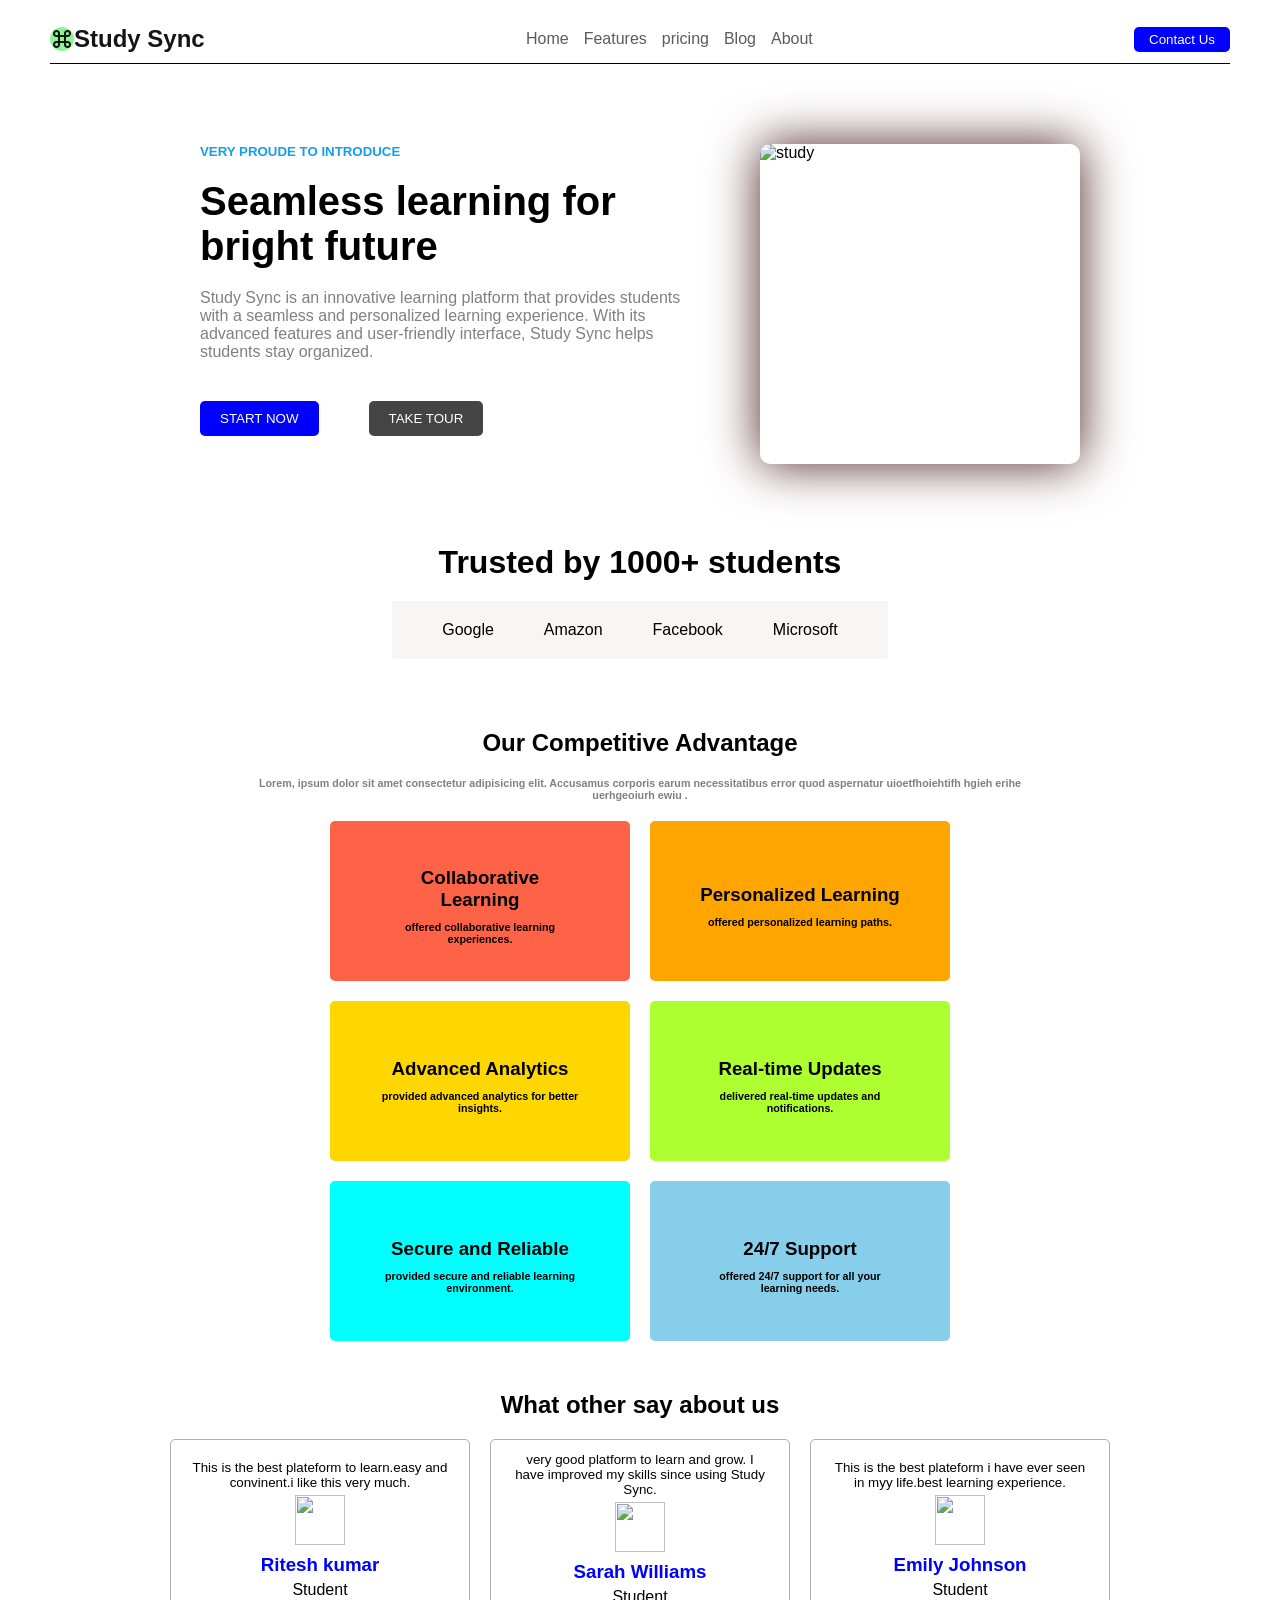
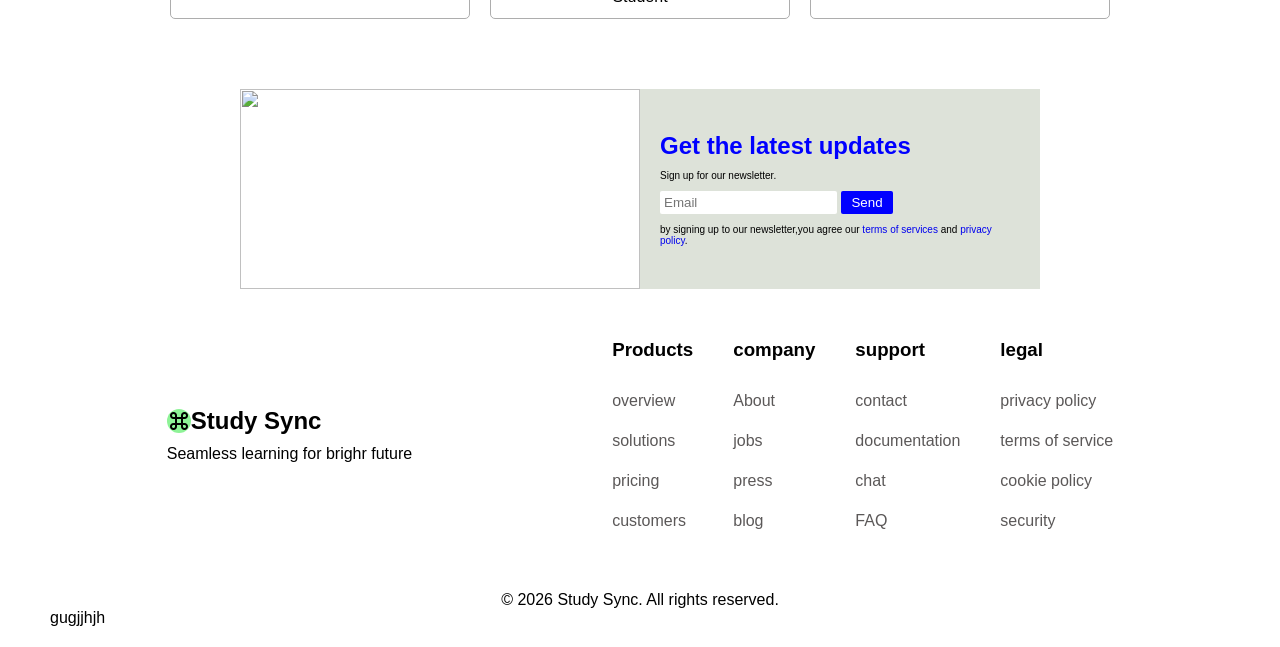
==== main.html @ 29de44c0 "studysync" ====
<!DOCTYPE html>
<html lang="en">
<head>
    <meta charset="UTF-8">
    <meta name="viewport" content="width=device-width, initial-scale=1.0">
    <title>study sync</title>
    <link rel="stylesheet" href="style.css">
    <link rel="stylesheet" href="https://fonts.googleapis.com/css2?family=Material+Symbols+Outlined:opsz,wght,FILL,GRAD@24,400,0,0&icon_names=keyboard_command_key" />
    
</head>
<script src="https://kit.fontawesome.com/8335181ab0.js" crossorigin="anonymous"></script>

<body>
    <header class="header">
        <div class="heading">
            
            <a href="main.html">
             <span class="material-symbols-outlined">
             keyboard_command_key
             </span>
            <h2>Study Sync</h2>
            </a>
        </div>
        <nav class="nav">
            <a href="main.html">Home</a>
            <a href="#">Features</a>
            <a href="#">pricing</a>
            <a href="#">Blog</a>
            <a href="#">About</a>
        </nav>
        <div class="contact-menu">
            <button class="contact">Contact Us</button>
        </div>
        <button type="button" class="menu-icon">
            <i class="fas fa-bars"></i>
        </button>
    </header>
    <main>
      <div class="main">
        <section class="content">
            <div class="ele">
                <h5 id="intro">very proude to introduce</h5>
                <h1 id="head">Seamless learning for bright future</h1>
                <p class="para">Study Sync is an innovative learning platform that provides students with a seamless and personalized learning experience. With its advanced features and user-friendly interface, Study Sync helps students stay organized.</p>
                <div id="button">
                    <button class="strt">START NOW</button>
                    <button class="btn">TAKE TOUR</button>
                </div>
            </div> 
            <div class="image">
                <img id="study-image" src="https://res.cloudinary.com/db59t7kna/image/upload/v1772548497/Copilot_20260303_195227_jqf7kv.png" alt="study">
            </div>
        </section>
      </div>  
      <div class="trusted">
        <h1 id="text">Trusted by 1000+ students</h1>
        <div class="brandbox">
            <div class="brand">
                <i class="fab fa-google"></i>
                <span>Google</span>
            </div>
            <div class="brand">
                <i class="fab fa-amazon"></i>
                <span>Amazon</span>
            </div>
            <div class="brand">
                <i class="fab fa-facebook"></i>
                <span>Facebook</span>
            </div>
            <div class="brand">
                <i class="fab fa-microsoft"></i>
                <span>Microsoft</span>
            </div>
        </div>
      </div>
    <div class="backcard">
      <div class="cardsec">
        <h2>Our Competitive Advantage</h2>
        <h6 id="h6">Lorem, ipsum dolor sit amet consectetur adipisicing elit. Accusamus corporis earum necessitatibus error quod aspernatur uioetfhoiehtifh hgieh erihe uerhgeoiurh ewiu  .</h6>
        <div class="cardsection">
            <div class="card1 card">
                <i class="fas fa-user-friends"></i>
                <h3>Collaborative Learning</h3>
                <h6>offered collaborative learning experiences.</h6>
            </div>
            <div class="card2 card">
                <i class="fas fa-chart-line"></i>
                <h3>Personalized Learning</h3>
                <h6>offered personalized learning paths.</h6>
            </div>
            <div class="card3 card">
                <i class="fas fa-cogs"></i>
                <h3>Advanced Analytics</h3>
                <h6>provided advanced analytics for better insights.</h6>
            </div>
            <div class="card4 card">
                <i class="fas fa-bolt"></i>
                <h3>Real-time Updates</h3>
                <h6>delivered real-time updates and notifications.</h6>
            </div>
            <div class="card5 card">
                <i class="fas fa-shield-alt"></i>
                <h3>Secure and Reliable</h3>
                <h6>provided secure and reliable learning environment.</h6>
            </div>
            <div class="card6 card">
                <i class="fas fa-users-cog"></i>
                <h3>24/7 Support</h3>
                <h6>offered 24/7 support for all your learning needs.</h6>
            </div>

        </div>
      </div>
    </div>  
    <div>
        <h2 id="fixed">What other say about us</h2>
    </div>
    <div class="testimonial">
        <div class="grid">
        <div class="test1 test">
            <div class="tell">
                <p>This is the best plateform to learn.easy and convinent.i like this very much.</p>
                <div class="img">
                    <img src="https://res.cloudinary.com/db59t7kna/image/upload/ar_1:1,c_auto,g_auto,w_500/r_max/Screenshot_2025-02-27_222612_rv5hve" alt="" width="50px" height="50px">
                </div>
                <h3 class="name">Ritesh kumar</h3>
                <span class="id">Student</span>
            </div>
        </div>
        <div class="test2 test">
            <div class="tell">
                <p>very good platform to learn and grow. I have improved my skills since using Study Sync.</p>
                <div class="img">
                    <img src="https://res.cloudinary.com/db59t7kna/image/upload/ar_1:1,c_auto,g_auto,w_500/r_max/Screenshot_2025-02-27_222612_rv5hve" alt="" width="50px" height="50px">
                </div>
                <h3 class="name">Sarah Williams</h3>
                <span class="id">Student</span>
            </div>

        </div>
        <div class="test3 test">
            <div class="tell">
                <p>This is the best plateform i have ever seen in myy life.best learning experience.</p>
                <div class="img">
                    <img src="https://res.cloudinary.com/db59t7kna/image/upload/ar_1:1,c_auto,g_auto,w_500/r_max/Screenshot_2025-02-27_222612_rv5hve" alt="" width="50px" height="50px">
                </div>
                <h3 class="name">Emily Johnson</h3>
                <span class="id">Student</span>
            </div>
        </div>
        </div>
    </div>
    <div class="newsletter">
        <div class="pic">
            <img src="https://res.cloudinary.com/db59t7kna/image/upload/v1771006996/samples/ecommerce/accessories-bag.jpg" alt="" width="400px" height="200px">
        </div>
        <div class="news">
            <h2 class="update">Get the latest updates</h2>
            <p>Sign up for our newsletter.</p>
            <div class="input">
                <input type="email" placeholder="Email">
                <button>Send</button>
            </div>
            <p>by signing up to our newsletter,you agree our <a href="#">terms of services </a>and <a href="#">privacy policy</a>.</p>
        </div>
    </div>
    </main>
    <footer class="footer">
        <div class="up">
            <div class="sync">
                <a href="main.html">
                    <span
                    class="material-symbols-outlined">
                    keyboard_command_key
                    </span>
                    <h2>Study Sync</h2>
                </a>
                <p>Seamless learning for brighr future</p>
                <ul class="social">
                    <li><a href="https://github.com/Ritesh7367" target="_blank"><i class="fab fa-github"></i></a></li>
                    <li><a href="https://twitter.com/ritesh_0736" target="_blank"><i class="fab fa-twitter"></i></a></li>
                    <li><a href="https://www.instagram.com/ritesh_0736/?hl=en" target="_blank"><i class="fab fa-instagram"></i></a></li>
                    <li><a href="https://www.linkedin.com/in/riteshkumar7367/" target="_blank"><i class="fab fa-linkedin-in"></i></a></li>
                </ul>
            </div>
            <div class="product">
                <div class="products">
                    <h3>Products</h3>
                    <ul class="list">
                        <li><a href="#">overview</a></li>
                        <li><a href="#">solutions</a></li>
                        <li><a href="#">pricing</a></li>
                        <li><a href="#">customers</a></li>
                    </ul>
                </div>
                <div class="products">
                    <h3>company</h3>
                    <ul class="list">
                        <li><a href="#">About</a></li>
                        <li><a href="#">jobs</a></li>
                        <li><a href="#">press</a></li>
                        <li><a href="#">blog</a></li>
                    </ul>
                </div>
                <div class="products">
                    <h3>support</h3>
                    <ul class="list">
                        <li><a href="#">contact</a></li>
                        <li><a href="#">documentation</a></li>
                        <li><a href="#">chat</a></li>
                        <li><a href="#">FAQ</a></li>
                    </ul>
                </div>
                <div class="products">
                    <h3>legal</h3>
                    <ul class="list">
                        <li><a href="#">privacy policy</a></li>
                        <li><a href="#">terms of service</a></li>
                        <li><a href="#">cookie policy</a></li>
                        <li><a href="#">security</a></li>
                    </ul>
                </div>
            </div>
        </div>
        <div class="down">
            <p>&copy; 2026 Study Sync. All rights reserved.</p>
        </div>
    </footer>
    <p>gugjjhjh</p>
</body>
</html>
---- style.css ----
*{
    margin: 0;
    padding: 0;
    box-sizing: border-box;
    font-family: 'Poppins', sans-serif;
    text-decoration: none;
}
body{
    padding: 20px 50px;
}
.header{
    display: flex;
    /* margin: 5px 80px 5px 80px; */
    justify-content: space-between;
    align-items: center;
    position: sticky;
    top: 0;
    background-color: white;
    z-index: 1000;
    padding-bottom: 10px;
    border-bottom: #000000 solid 1px;
}
@media screen and (max-width: 890px) {
        .header{
            margin: 5px 0px 5px 10px;
        }
    }
.heading{
    display: flex;
    align-items: center;
    cursor: pointer;
    gap: 5px;
}

.material-symbols-outlined{
    background-color: rgb(142, 243, 151);
    border-radius: 50px;
    align-self: center;
}
.nav{
    display: none;
    gap: 15px;
    align-items: center;
}
@media screen and (min-width: 890px) {
        .nav{
            display: flex;
        }
        .header{
            margin: 5px 0px 5px 0px;
        }
    }
.nav a{
    color: rgba(77, 75, 75, 0.918);
    transform: color 0.3s;
}
.nav a:hover{
    color: blue;}
.heading a{
    text-decoration: none;
    display: flex;
    color: rgba(0, 0, 0, 0.918);
    font-weight: 500;
}
.contact{
    display: none;
    background-color: blue;
    color: #ffffff;
    border-radius: 5px;
    padding: 5px 15px;
    border: none;
    cursor: pointer;
}
@media screen and (min-width: 890px) {
        .contact{
            display: block;
        }
    }
button:hover{
    transform: scale(1.1);
    transition-duration: 0.2s;
    background-color: rgb(31, 31, 220);
}
.menu-icon{
    cursor:pointer;
    display: none;
    border: none;
    background-color: rgb(250, 250, 250);
    border-radius: 0.3rem;
    font-size: 1rem;
    font-weight: 600;
}  
.menu-icon:hover{
    transform: rotateZ(90deg);
    transition-duration: 1s;
}
.menu{
    height: 1.5rem;
    width: 1.5rem;
}
@media screen and (max-width: 890px) {
        .menu-icon{
            display: block;
            margin-right: 0px;
        }
    }
    
#study-image{
    width: 320px;
    height: 320px;
    border-radius: 10px;
    box-shadow: 0px 0px 50px rgb(76, 35, 35);
    animation: slideleft 1s ease forwards;
    /* opacity:1 ; */
    display: block;
    transition: transform 0.7s;
    justify-content: center;
}
@keyframes slideleft {
    0% {
        opacity: 0;
        transform: translateX(100px) scale(1);
    }
    100% {
        opacity: 1;
        transform: translateX(0) scale(1);
    }
}
#study-image:hover{
    transform: translateX(0) scale(1.02);
    /* transition-duration: 0.7s; */
}
.content{
    margin: 80px 150px 80px 150px;
    display: flex;
    gap: 50px;
    justify-content: center;

}
@keyframes slideright {
    0% {
        opacity: 0;
        transform: translateX(-100px);
    }
    100% {
        opacity: 1;
        transform: translateX(0);
    }
}
.ele{
    display: flex;
    flex-direction: column;
    gap : 20px;
    animation: slideright 1s ease forwards;
    /* opacity: 0; */
}
#button{
    padding-top: 20px;
    display: flex;
    gap: 50px;
}
.strt{
    background-color: blue;
    color: #ffffff;
    border-radius: 5px;
    padding: 10px 20px;
    border: none;
    cursor: pointer;
}
.btn{
    background-color: rgb(67, 68, 67);
    color: #ffffff;
    border-radius: 5px;
    padding: 10px 20px;
    border: none;
    cursor: pointer;
}
#intro{
    color: rgb(22, 157, 236);
    font-weight: 5000;
    margin-bottom: 0px;
    padding: 0px;
    text-transform: uppercase;
    font-family: 'Poppins', sans-serif;
    justify-content: center;
    align-items: center;

}
#head{
    font-size: 2.5rem;
}
.para{
    color: grey;
}
@media screen and (max-width: 690px) {
        .content{
            display: flex;
            flex-direction: column;
            margin: 25px 0px;
            justify-content: center;
            align-items: center;
        }
        .ele{
            gap: 10px;
        }
        #head{
            font-size: 2.2rem;
        }
        #button{
            display: flex;
            justify-content: center;
            gap: 20px;
        }
    }
.trusted{
    display: flex;
    flex-direction: column;
    gap: 20px;
    justify-content: center;
    align-items: center;
    margin-bottom: 20px;
}
.brandbox{
    background-color: rgba(231, 222, 222, 0.299);
    padding: 20px 50px;
    border-radius: 2px;
    display: flex;
    gap: 50px;
}
@media screen and (max-width: 690px) {
        .brandbox{
            display: grid;
            grid-template-columns: repeat(2, 1fr);
            gap: 20px;
            justify-content: center;
            align-items: center;
        }
        #text{
            text-align: center;
            font-size: 1.7rem;
        }
}
.backcard{
    /* background-color:lightgray; */
    overflow: hidden;
}
.cardsec{
    padding: 50px;
    gap: 20px;
    margin: 0px 150px 0px 150px;
    display: flex;
    flex-direction: column;
    justify-content: center;
    align-items: center;
    text-align: center;
}
#h6{
    color: grey;
}
.cardsection{
    display: grid;
    grid-template-columns: repeat(2, 1fr);
    gap: 20px;

}
.card{
    height: 160px;
    width: 300px;
    padding: 50px 50px;
    border-radius: 5px;
    display: flex;
    flex-direction: column;
    justify-content: center;
    align-items: center;
    gap: 10px;
    

}
.card1{
    background-color: rgb(255, 99, 71);
    animation: slideright 1s ease forwards;
}
.card2{
    background-color: rgb(255, 165, 0);
    animation: slideleft 1s ease forwards;
}
.card3{
    background-color: rgb(255, 215, 0);
    animation: slideright 1s ease forwards;
}
.card4{
    background-color: rgb(173, 255, 47);
    animation: slideleft 1s ease forwards;
}
.card5{
    background-color: rgb(0, 255, 255);
    animation: slideright 1s ease forwards;
}
.card6{
    background-color: rgb(135, 206, 235);
    animation: slideleft 1s ease forwards;
}
@media screen and (max-width: 690px) {
        .cardsection{
            display: grid;
            grid-template-columns: repeat(1, 1fr);
            gap: 20px;
            justify-content: center;
            align-items: center;
        }
        .cardsec{
            margin: 0px 5px;
        }
    }
.testimonial{
    display: flex;
    flex-direction: column;
    gap: 20px;
    justify-content: center;
    align-items: center;
    /* background-color: #000000; */
    overflow-x: auto;
    padding-bottom: 40px;

}
.grid{
    display: grid;
    grid-template-columns: repeat(3, 1fr);
    gap: 20px;
    /* width: 100%; */
    margin: auto;
    align-items: center;
    justify-content: center;
    /* background-color: #000000; */
}
.test{
    width: 300px;
    height: 180px;
    border: 1px solid rgb(173, 173, 173);
    border-radius: 5px;
    padding: 20px;
    display: flex;
    flex-direction: column;
    gap: 10px;
    justify-content: center;
    align-items: center;
    /* background-color: #ba1717; */
}
.tell{
    display: flex;
    flex-direction: column;
    align-items: center;
    gap: 5px;
    
}
.tell p{
    text-align: center;
    font-size: smaller;
    ;
}
.name{
    color:blue;
}
/* @media screen and (max-width:690px){
    .grid{
        display:grid;
        grid-template-columns:repeat(1,1fr);
    } 
}*/
#fixed{
    text-align: center;
    margin: auto;
    padding-bottom: 20px;
}
.test:hover{
    transform: scale(1.02);
    transition-duration: 0.3s;
    box-shadow: 0px 4px 8px rgb(0,0,0,0,2);
    border-color: 1px solid blue;
}
.newsletter{
    display: flex;
    height: 200px;
    width: 800px;
    gap: 0px;
    margin: auto;
    justify-content: center;
    align-items: center;
    margin-top: 30px;
}
.news{
    display: flex;
    flex-direction: column;
    gap: 10px;
    justify-content: center;
    padding: 20px;
    height: 200px;
    width: 400px;
    background-color: #dde2d9;
    
}
.pic{
    height: 100%;
    object-fit: fill;
}
.update{
    color: blue;
}
.news p{
    font-size: 10px;
    font-weight: lighter;
    display:inline;
    /* margin-bottom: 10px; */
}
.input input{
    border-radius: 2px;
    padding: 4px;
    border: none;
}
.input button{
    background-color: blue;
    color: #ffffff;
    border-radius: 2px;
    padding: 4px 10px;
    border: none;
}
@media  screen and (max-width:690px) {
    .newsletter{
        display: grid;
        grid-template-columns:repeat(1,1fr);
        width: auto;
        margin: auto;
        align-items: center;
        justify-content: center;
    }
    .pic{
        margin: auto;
    }
    .news{
        width: 320px;
        align-items: center;
        justify-content: center;
        margin: auto;
    }
    .pic img{
        width: 320px;
    }
}
.footer{
    margin: auto;
    display: flex;
    flex-direction: column;
    gap: 50px;
    justify-content: center;
    align-items: center;
    padding: 50px;
    padding-bottom: 0px;
}
.up{
    display: flex;
    gap: 200px;
}
.sync{
    display: flex;
    flex-direction: column;
    gap: 10px;
    /* align-items: center; */
    justify-content: center;
}
.sync a{
    display: flex;
    color: black
}
.social{
    display: flex;
    gap: 20px;
    list-style-type: none;
    color: lightgrey;
}
.social a{
    color: rgb(91, 88, 88);
}
.product{
    display: flex;
    gap: 40px;
}
.products{
    display: flex;
    gap: 20px;
    flex-direction: column;
}
.list{
    list-style-type: none;
    line-height: 40px;
}
.list a{
    color: rgb(91, 88, 88);
}
@media screen and (max-width: 890px) {
        .up{
            display: grid;
            grid-template-columns: repeat(1, 1fr);
            gap: 20px;
            margin-top: 200px;
            padding: auto;
        }
        .sync{
            justify-content: center;
            align-items: center;
            text-align: center;
        }
        .product{
            display: grid;
            grid-template-columns: repeat(2, 1fr);
            gap: 10px;
            justify-content: center;
            align-items: center;
        }
        .list{
            line-height: 20px;
        }
        .down{
            text-align: center;
        }

    }
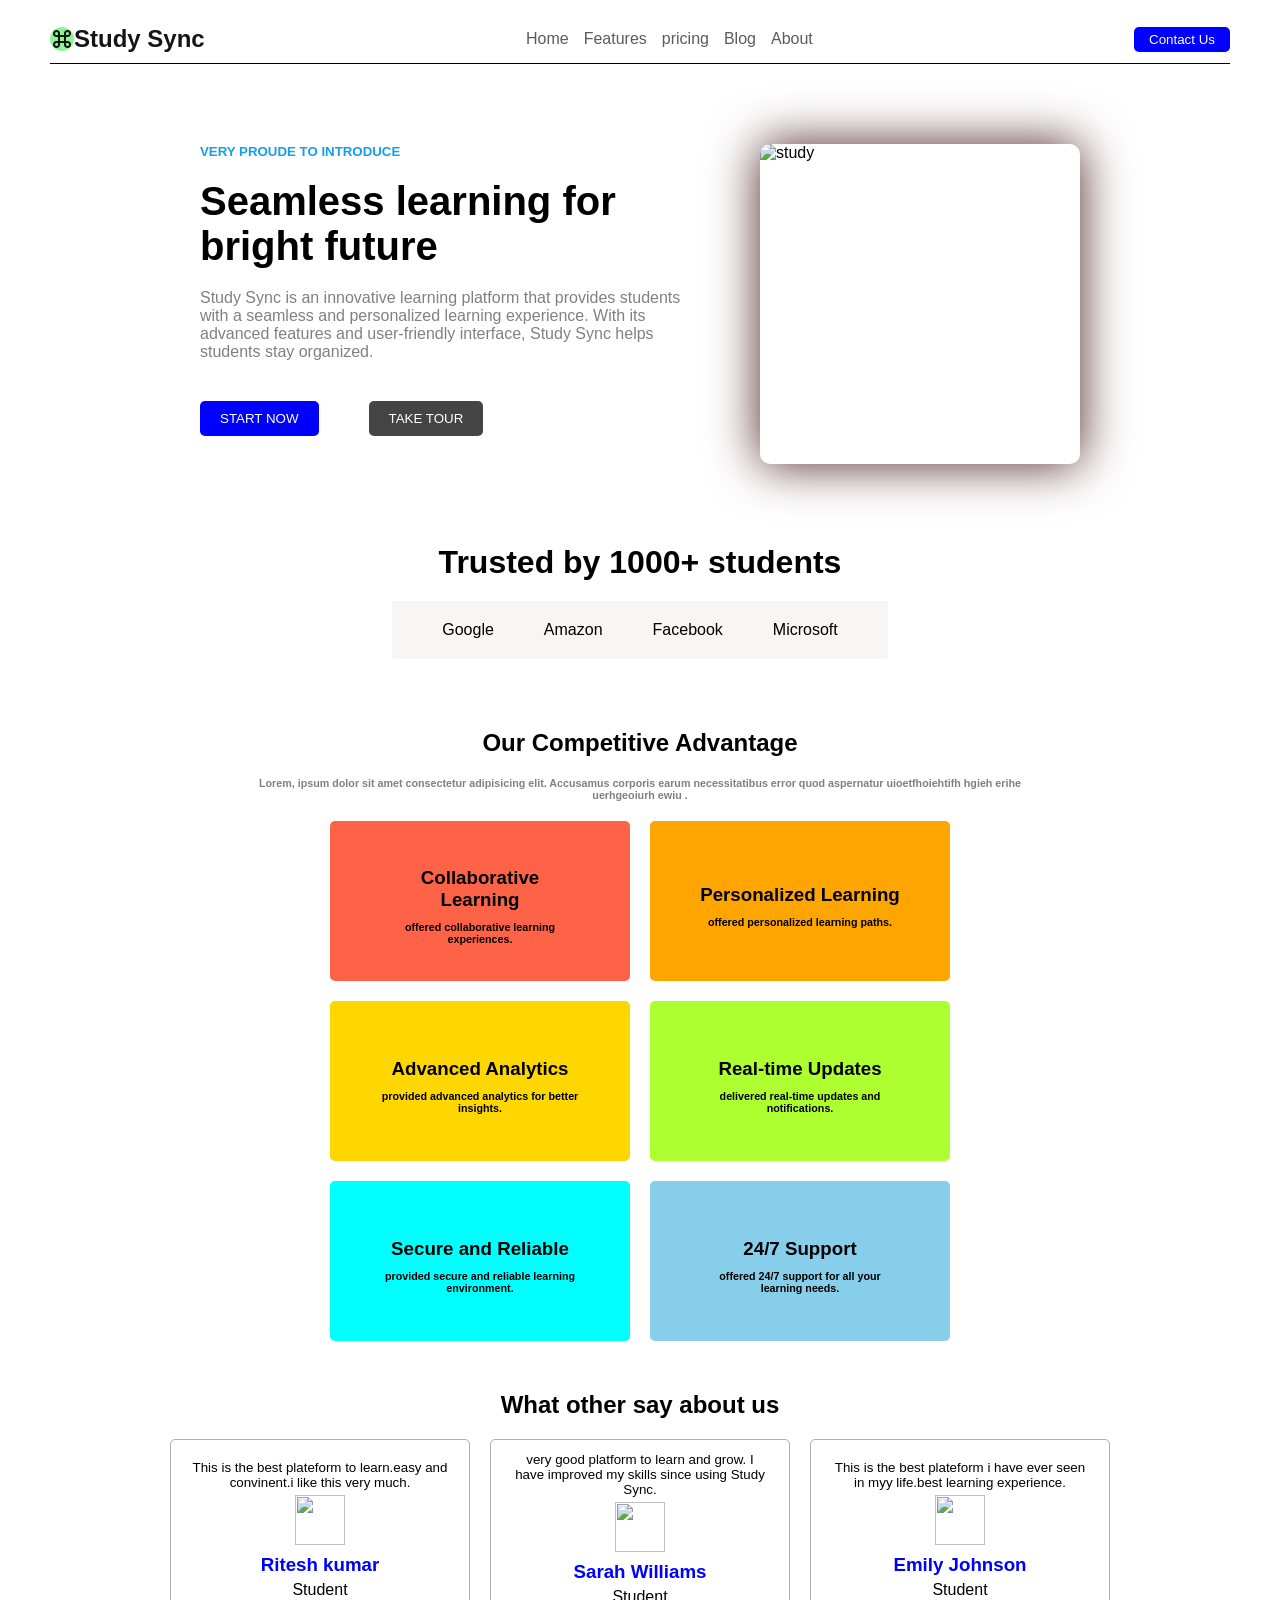
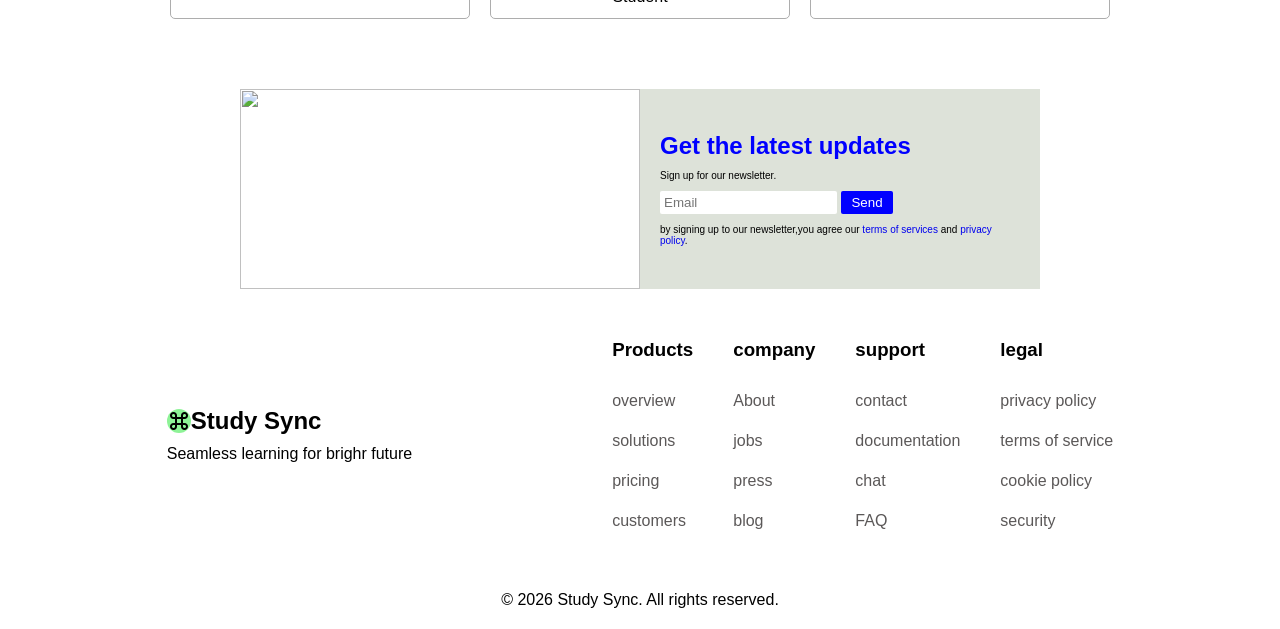
==== commit 5df0dd04: "sdudytsync" ====
--- a/main.html
+++ b/main.html
@@ -226,6 +226,5 @@
             <p>&copy; 2026 Study Sync. All rights reserved.</p>
         </div>
     </footer>
-    <p>gugjjhjh</p>
 </body>
 </html>
